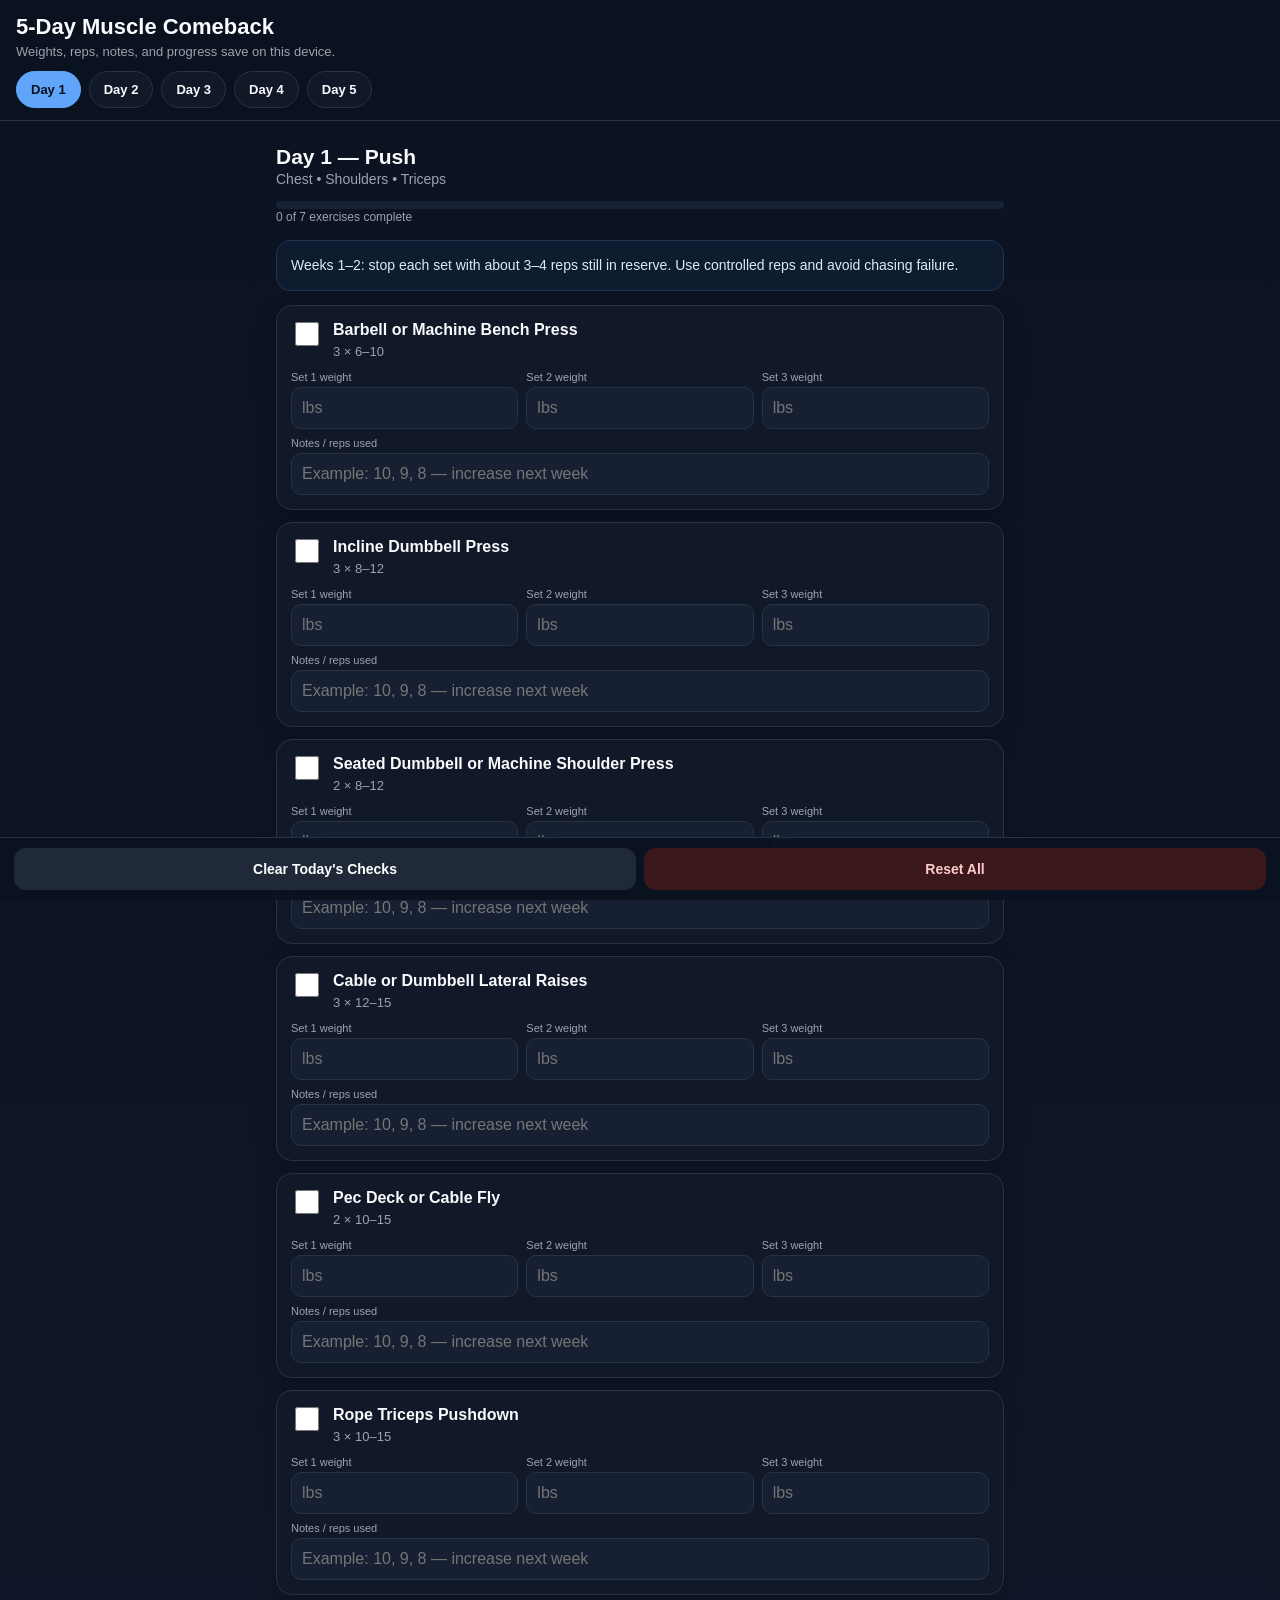
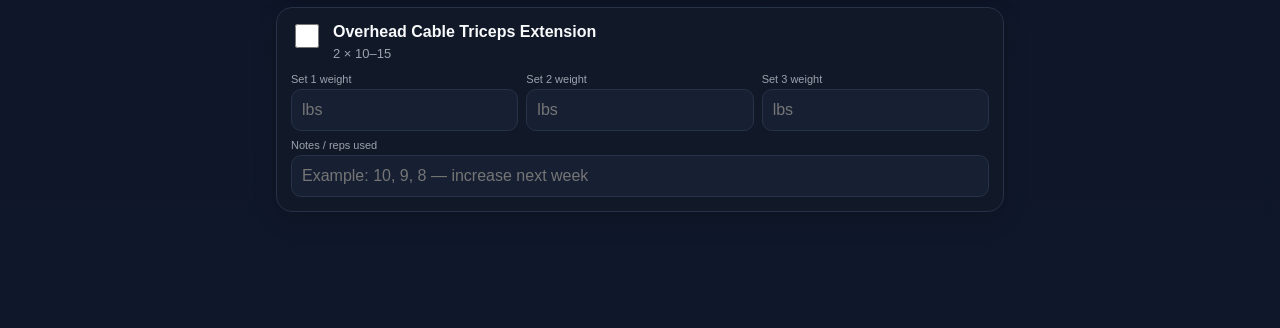
==== index.html @ f7303075 "Add files via upload" ====
<!DOCTYPE html>
<html lang="en">
<head>
<meta charset="UTF-8">
<meta name="viewport" content="width=device-width, initial-scale=1, viewport-fit=cover, user-scalable=no">
<meta name="theme-color" content="#0b1220">
<meta name="apple-mobile-web-app-capable" content="yes">
<meta name="apple-mobile-web-app-status-bar-style" content="black-translucent">
<meta name="apple-mobile-web-app-title" content="Muscle Comeback">
<link rel="manifest" href="manifest.json">
<link rel="apple-touch-icon" href="icon-180.png">
<title>5-Day Muscle Comeback</title>
<style>
:root{
  --bg:#0b1220;--card:#111827;--card2:#172033;--text:#f8fafc;
  --muted:#9ca3af;--accent:#60a5fa;--accent2:#22c55e;--border:#263247;
}
*{box-sizing:border-box;-webkit-tap-highlight-color:transparent}
html,body{margin:0;min-height:100%;background:var(--bg);color:var(--text)}
body{
  font-family:-apple-system,BlinkMacSystemFont,"Segoe UI",Roboto,Arial,sans-serif;
  background:linear-gradient(180deg,#0b1220,#0f172a);
  padding-bottom:calc(88px + env(safe-area-inset-bottom));
}
header{
  position:sticky;top:0;z-index:10;background:rgba(11,18,32,.96);
  backdrop-filter:blur(14px);-webkit-backdrop-filter:blur(14px);
  padding:calc(14px + env(safe-area-inset-top)) 16px 10px;
  border-bottom:1px solid var(--border);
}
h1{font-size:22px;margin:0 0 4px}
.subtitle{color:var(--muted);font-size:13px}
.tabs{display:flex;gap:8px;overflow-x:auto;padding:12px 0 2px;scrollbar-width:none}
.tabs::-webkit-scrollbar{display:none}
.tab{
  flex:0 0 auto;border:1px solid var(--border);background:var(--card);color:var(--text);
  padding:10px 14px;border-radius:999px;font-weight:700;font-size:13px
}
.tab.active{background:var(--accent);color:#08111f;border-color:var(--accent)}
main{padding:16px;max-width:760px;margin:0 auto}
.day{display:none}.day.active{display:block}
.day h2{font-size:21px;margin:8px 0 2px}
.focus{color:var(--muted);font-size:14px;margin-bottom:14px}
.exercise{
  background:var(--card);border:1px solid var(--border);border-radius:16px;
  padding:14px;margin:12px 0;box-shadow:0 8px 24px rgba(0,0,0,.14)
}
.row{display:grid;grid-template-columns:32px 1fr;gap:10px;align-items:start}
.done{width:24px;height:24px;margin-top:2px;accent-color:var(--accent2)}
.exercise-name{font-size:16px;font-weight:800;line-height:1.25}
.sets{font-size:13px;color:var(--muted);margin-top:4px}
.inputs{display:grid;grid-template-columns:repeat(3,1fr);gap:8px;margin-top:12px}
label{font-size:11px;color:var(--muted);display:block;margin-bottom:4px}
input[type="number"],input[type="text"]{
  width:100%;background:var(--card2);color:var(--text);border:1px solid var(--border);
  border-radius:10px;padding:11px 10px;font-size:16px;outline:none
}
input:focus{border-color:var(--accent)}
.notes{margin-top:8px}
.tipbox{
  background:#0f1b2e;border:1px solid #24334d;border-radius:14px;
  padding:14px;margin:14px 0;color:#dbeafe;font-size:14px;line-height:1.45
}
.progress{height:8px;background:#182235;border-radius:999px;overflow:hidden;margin-top:10px}
.progress>div{height:100%;background:var(--accent2);width:0}
.footerbar{
  position:fixed;left:0;right:0;bottom:0;padding:10px 14px calc(10px + env(safe-area-inset-bottom));
  background:rgba(11,18,32,.97);border-top:1px solid var(--border);
  display:flex;gap:8px;z-index:20
}
.btn{flex:1;border:0;border-radius:12px;padding:13px 12px;font-size:14px;font-weight:800}
.btn.secondary{background:#1f2937;color:#fff}
.btn.danger{background:#3a171b;color:#fecaca}
.small{font-size:12px;color:var(--muted);line-height:1.45}
.install-note{
  display:none;margin:12px 0;padding:12px;border-radius:12px;background:#162133;
  border:1px solid var(--border);font-size:13px;color:#dbeafe
}
@media(max-width:420px){
  .inputs{grid-template-columns:1fr 1fr}
  .inputs .full{grid-column:1/-1}
}
</style>
</head>
<body>
<header>
  <h1>5-Day Muscle Comeback</h1>
  <div class="subtitle">Weights, reps, notes, and progress save on this device.</div>
  <div class="tabs" id="tabs"></div>
</header>

<main id="app"></main>

<div class="footerbar">
  <button class="btn secondary" onclick="clearChecks()">Clear Today's Checks</button>
  <button class="btn danger" onclick="resetAll()">Reset All</button>
</div>

<script>
const workouts = [
  {title:"Day 1 — Push",focus:"Chest • Shoulders • Triceps",
   tip:"Weeks 1–2: stop each set with about 3–4 reps still in reserve. Use controlled reps and avoid chasing failure.",
   exercises:[
    ["Barbell or Machine Bench Press","3 × 6–10"],["Incline Dumbbell Press","3 × 8–12"],
    ["Seated Dumbbell or Machine Shoulder Press","2 × 8–12"],["Cable or Dumbbell Lateral Raises","3 × 12–15"],
    ["Pec Deck or Cable Fly","2 × 10–15"],["Rope Triceps Pushdown","3 × 10–15"],
    ["Overhead Cable Triceps Extension","2 × 10–15"]]},
  {title:"Day 2 — Pull",focus:"Back • Rear Delts • Biceps",
   tip:"Favor chest-supported rows while rebuilding conditioning so your back gets trained hard without unnecessarily exhausting your lower back.",
   exercises:[
    ["Lat Pulldown","3 × 8–12"],["Chest-Supported Row","3 × 8–12"],["Seated Cable Row","2 × 10–12"],
    ["Face Pull or Reverse Pec Deck","3 × 12–15"],["Dumbbell Curl","3 × 8–12"],
    ["Hammer Curl","2 × 10–15"],["Optional: Back Extension","2 × 10–15"]]},
  {title:"Day 3 — Legs + Core",focus:"Quads • Hamstrings • Glutes • Calves • Core",
   tip:"Leg press or hack squat is a good re-entry choice before returning to heavy barbell squats.",
   exercises:[
    ["Leg Press or Hack Squat","3 × 8–12"],["Romanian Deadlift","3 × 8–10"],["Leg Extension","2 × 10–15"],
    ["Seated or Lying Leg Curl","3 × 10–15"],["Walking Lunges","2 × 8–10 each leg"],
    ["Standing or Seated Calf Raise","3 × 10–15"],["Cable Crunch","3 × 10–15"],["Plank","2 × 30–60 sec"]]},
  {title:"Day 4 — Upper",focus:"Chest • Back • Shoulders • Arms",
   tip:"This is your second upper-body stimulus of the week. Keep technique clean and don't turn it into a max-effort session.",
   exercises:[
    ["Incline Machine or Barbell Press","3 × 8–12"],["Neutral-Grip Lat Pulldown","3 × 8–12"],
    ["Machine or Cable Row","3 × 8–12"],["Machine Chest Press","2 × 10–12"],["Lateral Raise","3 × 12–15"],
    ["Rear-Delt Fly","2 × 12–15"],["Cable Curl","2 × 10–15"],["Triceps Pushdown","2 × 10–15"]]},
  {title:"Day 5 — Lower + Finish",focus:"Legs • Glutes • Core • Grip • Traps",
   tip:"Farmer's carries finish the week with grip, traps, shoulders, core, upper back and legs working together.",
   exercises:[
    ["Goblet, Hack, or Smith Squat","3 × 8–12"],["Hip Thrust or Glute Bridge","3 × 8–12"],
    ["Leg Curl","3 × 10–15"],["Bulgarian Split Squat","2 × 8–10 each leg"],["Calf Raise","3 × 12–15"],
    ["Cable Crunch or Hanging Knee Raise","3 × 10–15"],["Farmer's Carry","3 × 30–45 sec"]]}
];

let activeDay = Number(localStorage.getItem("activeDay") || 0);
function key(day,ex,field){return `workout_d${day}_e${ex}_${field}`}

function build(){
  const tabs=document.getElementById("tabs"),app=document.getElementById("app");
  tabs.innerHTML="";app.innerHTML="";
  workouts.forEach((day,di)=>{
    const tab=document.createElement("button");
    tab.className="tab"+(di===activeDay?" active":"");
    tab.textContent=`Day ${di+1}`;tab.onclick=()=>showDay(di);tabs.appendChild(tab);

    const section=document.createElement("section");
    section.className="day"+(di===activeDay?" active":"");section.id=`day-${di}`;
    const doneCount=day.exercises.filter((_,ei)=>localStorage.getItem(key(di,ei,"done"))==="1").length;
    const pct=Math.round(doneCount/day.exercises.length*100);
    section.innerHTML=`
      <h2>${day.title}</h2><div class="focus">${day.focus}</div>
      <div class="progress"><div id="progress-${di}" style="width:${pct}%"></div></div>
      <div class="small" id="progressText-${di}">${doneCount} of ${day.exercises.length} exercises complete</div>
      <div class="tipbox">${day.tip}</div>`;

    day.exercises.forEach((ex,ei)=>{
      const [name,sets]=ex, card=document.createElement("div");
      card.className="exercise";
      const checked=localStorage.getItem(key(di,ei,"done"))==="1";
      const vals=["w1","w2","w3"].map(f=>localStorage.getItem(key(di,ei,f))||"");
      const notes=localStorage.getItem(key(di,ei,"notes"))||"";
      card.innerHTML=`
        <div class="row">
          <input class="done" type="checkbox" ${checked?"checked":""} onchange="saveDone(${di},${ei},this.checked)">
          <div><div class="exercise-name">${name}</div><div class="sets">${sets}</div></div>
        </div>
        <div class="inputs">
          <div><label>Set 1 weight</label><input inputmode="decimal" type="number" step="any" value="${vals[0]}" oninput="saveField(${di},${ei},'w1',this.value)" placeholder="lbs"></div>
          <div><label>Set 2 weight</label><input inputmode="decimal" type="number" step="any" value="${vals[1]}" oninput="saveField(${di},${ei},'w2',this.value)" placeholder="lbs"></div>
          <div><label>Set 3 weight</label><input inputmode="decimal" type="number" step="any" value="${vals[2]}" oninput="saveField(${di},${ei},'w3',this.value)" placeholder="lbs"></div>
        </div>
        <div class="notes"><label>Notes / reps used</label>
          <input type="text" value="${notes.replace(/"/g,'&quot;')}" oninput="saveField(${di},${ei},'notes',this.value)" placeholder="Example: 10, 9, 8 — increase next week">
        </div>`;
      section.appendChild(card);
    });
    app.appendChild(section);
  });
}
function showDay(di){activeDay=di;localStorage.setItem("activeDay",String(di));build();window.scrollTo({top:0,behavior:"smooth"})}
function saveField(di,ei,field,value){localStorage.setItem(key(di,ei,field),value)}
function saveDone(di,ei,checked){localStorage.setItem(key(di,ei,"done"),checked?"1":"0");updateProgress(di)}
function updateProgress(di){
  const total=workouts[di].exercises.length;
  let done=0;workouts[di].exercises.forEach((_,ei)=>{if(localStorage.getItem(key(di,ei,"done"))==="1")done++});
  document.getElementById(`progress-${di}`).style.width=`${Math.round(done/total*100)}%`;
  document.getElementById(`progressText-${di}`).textContent=`${done} of ${total} exercises complete`;
}
function clearChecks(){
  workouts[activeDay].exercises.forEach((_,ei)=>localStorage.removeItem(key(activeDay,ei,"done")));build()
}
function resetAll(){
  if(confirm("Reset all saved weights, notes, and completion checks?")){
    const keep=localStorage.getItem("activeDay");
    Object.keys(localStorage).filter(k=>k.startsWith("workout_")).forEach(k=>localStorage.removeItem(k));
    if(keep!==null)localStorage.setItem("activeDay",keep);build()
  }
}
if("serviceWorker" in navigator){
  window.addEventListener("load",()=>navigator.serviceWorker.register("./service-worker.js").catch(()=>{}));
}
build();
</script>
</body>
</html>
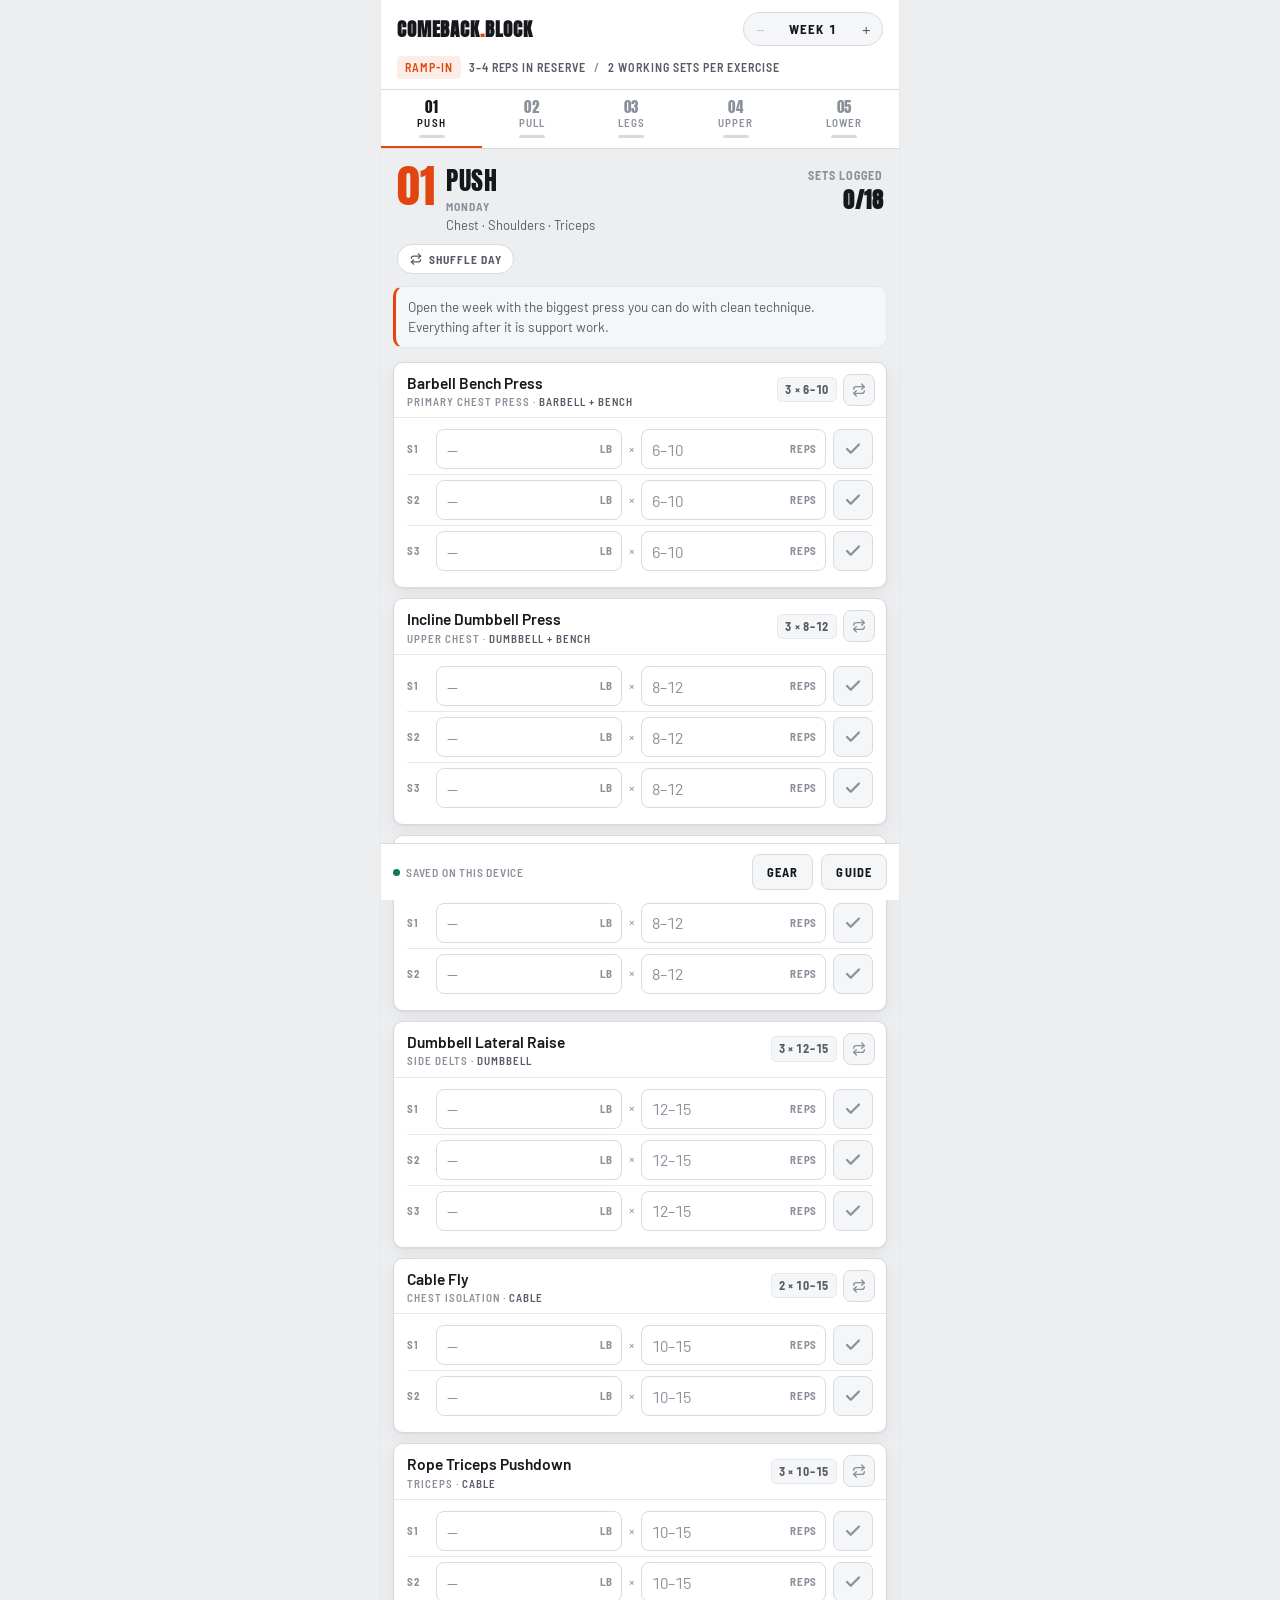
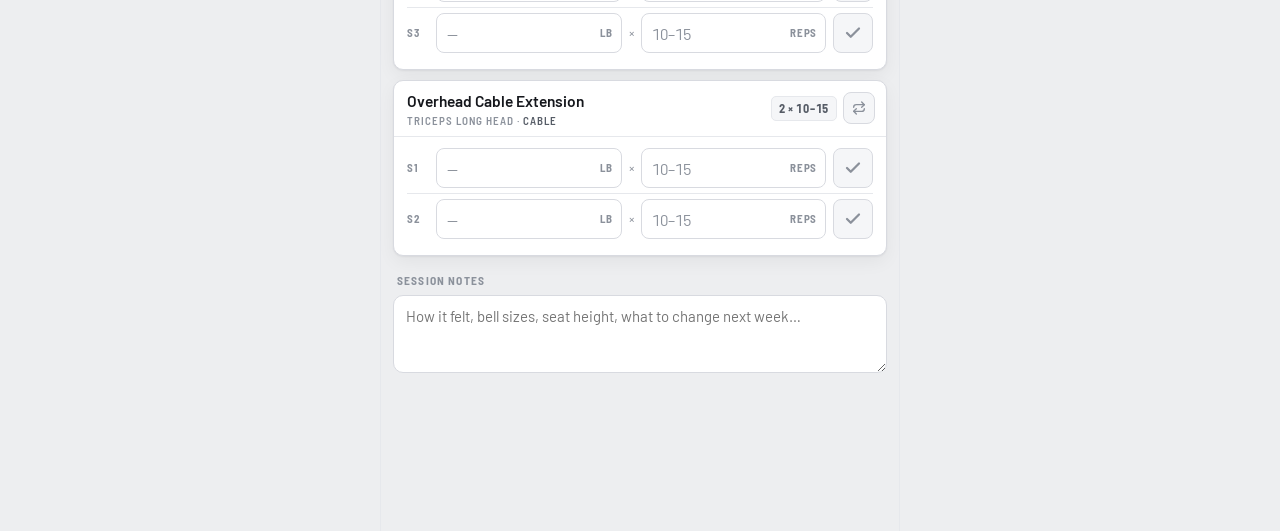
==== commit cd1561f4: "Add files via upload" ====
--- a/index.html
+++ b/index.html
@@ -1,204 +1,145 @@
-<!DOCTYPE html>
+<!doctype html>
 <html lang="en">
 <head>
-<meta charset="UTF-8">
-<meta name="viewport" content="width=device-width, initial-scale=1, viewport-fit=cover, user-scalable=no">
-<meta name="theme-color" content="#0b1220">
+<meta charset="utf-8">
+<meta name="viewport" content="width=device-width, initial-scale=1, viewport-fit=cover">
+<title>Comeback Block</title>
+<meta name="description" content="A five-day comeback training log: weight and rep fields for every set, exercises filtered to the equipment you actually have.">
 <meta name="apple-mobile-web-app-capable" content="yes">
 <meta name="apple-mobile-web-app-status-bar-style" content="black-translucent">
-<meta name="apple-mobile-web-app-title" content="Muscle Comeback">
-<link rel="manifest" href="manifest.json">
-<link rel="apple-touch-icon" href="icon-180.png">
-<title>5-Day Muscle Comeback</title>
-<style>
-:root{
-  --bg:#0b1220;--card:#111827;--card2:#172033;--text:#f8fafc;
-  --muted:#9ca3af;--accent:#60a5fa;--accent2:#22c55e;--border:#263247;
-}
-*{box-sizing:border-box;-webkit-tap-highlight-color:transparent}
-html,body{margin:0;min-height:100%;background:var(--bg);color:var(--text)}
-body{
-  font-family:-apple-system,BlinkMacSystemFont,"Segoe UI",Roboto,Arial,sans-serif;
-  background:linear-gradient(180deg,#0b1220,#0f172a);
-  padding-bottom:calc(88px + env(safe-area-inset-bottom));
-}
-header{
-  position:sticky;top:0;z-index:10;background:rgba(11,18,32,.96);
-  backdrop-filter:blur(14px);-webkit-backdrop-filter:blur(14px);
-  padding:calc(14px + env(safe-area-inset-top)) 16px 10px;
-  border-bottom:1px solid var(--border);
-}
-h1{font-size:22px;margin:0 0 4px}
-.subtitle{color:var(--muted);font-size:13px}
-.tabs{display:flex;gap:8px;overflow-x:auto;padding:12px 0 2px;scrollbar-width:none}
-.tabs::-webkit-scrollbar{display:none}
-.tab{
-  flex:0 0 auto;border:1px solid var(--border);background:var(--card);color:var(--text);
-  padding:10px 14px;border-radius:999px;font-weight:700;font-size:13px
-}
-.tab.active{background:var(--accent);color:#08111f;border-color:var(--accent)}
-main{padding:16px;max-width:760px;margin:0 auto}
-.day{display:none}.day.active{display:block}
-.day h2{font-size:21px;margin:8px 0 2px}
-.focus{color:var(--muted);font-size:14px;margin-bottom:14px}
-.exercise{
-  background:var(--card);border:1px solid var(--border);border-radius:16px;
-  padding:14px;margin:12px 0;box-shadow:0 8px 24px rgba(0,0,0,.14)
-}
-.row{display:grid;grid-template-columns:32px 1fr;gap:10px;align-items:start}
-.done{width:24px;height:24px;margin-top:2px;accent-color:var(--accent2)}
-.exercise-name{font-size:16px;font-weight:800;line-height:1.25}
-.sets{font-size:13px;color:var(--muted);margin-top:4px}
-.inputs{display:grid;grid-template-columns:repeat(3,1fr);gap:8px;margin-top:12px}
-label{font-size:11px;color:var(--muted);display:block;margin-bottom:4px}
-input[type="number"],input[type="text"]{
-  width:100%;background:var(--card2);color:var(--text);border:1px solid var(--border);
-  border-radius:10px;padding:11px 10px;font-size:16px;outline:none
-}
-input:focus{border-color:var(--accent)}
-.notes{margin-top:8px}
-.tipbox{
-  background:#0f1b2e;border:1px solid #24334d;border-radius:14px;
-  padding:14px;margin:14px 0;color:#dbeafe;font-size:14px;line-height:1.45
-}
-.progress{height:8px;background:#182235;border-radius:999px;overflow:hidden;margin-top:10px}
-.progress>div{height:100%;background:var(--accent2);width:0}
-.footerbar{
-  position:fixed;left:0;right:0;bottom:0;padding:10px 14px calc(10px + env(safe-area-inset-bottom));
-  background:rgba(11,18,32,.97);border-top:1px solid var(--border);
-  display:flex;gap:8px;z-index:20
-}
-.btn{flex:1;border:0;border-radius:12px;padding:13px 12px;font-size:14px;font-weight:800}
-.btn.secondary{background:#1f2937;color:#fff}
-.btn.danger{background:#3a171b;color:#fecaca}
-.small{font-size:12px;color:var(--muted);line-height:1.45}
-.install-note{
-  display:none;margin:12px 0;padding:12px;border-radius:12px;background:#162133;
-  border:1px solid var(--border);font-size:13px;color:#dbeafe
-}
-@media(max-width:420px){
-  .inputs{grid-template-columns:1fr 1fr}
-  .inputs .full{grid-column:1/-1}
-}
-</style>
+<meta name="apple-mobile-web-app-title" content="Comeback Block">
+<meta name="mobile-web-app-capable" content="yes">
+<meta name="theme-color" content="#E2450F" media="(prefers-color-scheme: light)">
+<meta name="theme-color" content="#0D0F13" media="(prefers-color-scheme: dark)">
+<link rel="manifest" href="manifest.webmanifest">
+<link rel="icon" href="assets/icon.svg" type="image/svg+xml">
+<link rel="apple-touch-icon" href="assets/icon-192.png">
+<link rel="preconnect" href="https://fonts.googleapis.com">
+<link rel="preconnect" href="https://fonts.gstatic.com" crossorigin>
+<link rel="stylesheet" href="https://fonts.googleapis.com/css2?family=Anton&family=Barlow:ital,wght@0,400;0,500;0,600;0,700;1,400&family=Barlow+Semi+Condensed:wght@500;600;700&display=swap">
+<link rel="stylesheet" href="assets/app.css">
 </head>
 <body>
-<header>
-  <h1>5-Day Muscle Comeback</h1>
-  <div class="subtitle">Weights, reps, notes, and progress save on this device.</div>
-  <div class="tabs" id="tabs"></div>
-</header>
 
-<main id="app"></main>
+<div class="shell">
+  <header class="topbar" id="topbar">
+    <div class="topbar-row">
+      <h1 class="wordmark">Comeback<span>.</span>Block</h1>
+      <div class="weekpick">
+        <button id="wprev" type="button" aria-label="Previous week">&minus;</button>
+        <span class="weeklabel" id="wlabel">Week 1</span>
+        <button id="wnext" type="button" aria-label="Next week">+</button>
+      </div>
+    </div>
+    <div class="phase" id="phase"></div>
+  </header>
 
-<div class="footerbar">
-  <button class="btn secondary" onclick="clearChecks()">Clear Today's Checks</button>
-  <button class="btn danger" onclick="resetAll()">Reset All</button>
+  <nav class="tabs" id="tabs" role="tablist" aria-label="Training day"></nav>
+
+  <main id="main"></main>
+
+  <div class="dock">
+    <span class="sync"><span class="dot" id="syncdot"></span><span id="syncmsg">Saved on this device</span></span>
+    <button class="btn" id="gearbtn" type="button">Gear</button>
+    <button class="btn" id="guidebtn" type="button">Guide</button>
+  </div>
 </div>
 
+<div class="scrim hidden" id="gearscrim">
+  <section class="sheet" role="dialog" aria-modal="true" aria-labelledby="geartitle">
+    <div class="sheethead">
+      <h3 id="geartitle">Your gym</h3>
+      <button class="btn" data-close="gearscrim" type="button">Close</button>
+    </div>
+    <p>Switch off anything your gym doesn't have. Every exercise that needs it disappears and gets replaced with one that trains the same muscle using what you do have.</p>
+    <div id="eqlist"></div>
+    <h4>Variety</h4>
+    <div id="varylist"></div>
+    <p id="poolcount" class="count"></p>
+  </section>
+</div>
+
+<div class="scrim hidden" id="scrim">
+  <section class="sheet" role="dialog" aria-modal="true" aria-labelledby="sheettitle">
+    <div class="sheethead">
+      <h3 id="sheettitle">How to run this block</h3>
+      <button class="btn" data-close="scrim" type="button">Close</button>
+    </div>
+
+    <h4>The week</h4>
+    <table class="tbl">
+      <thead><tr><th>Day</th><th>Session</th></tr></thead>
+      <tbody>
+        <tr><td>Monday</td><td>Push</td></tr>
+        <tr><td>Tuesday</td><td>Pull</td></tr>
+        <tr><td>Wednesday</td><td>Legs + Core</td></tr>
+        <tr><td>Thursday</td><td>Rest</td></tr>
+        <tr><td>Friday</td><td>Upper</td></tr>
+        <tr><td>Saturday</td><td>Lower + Finish</td></tr>
+        <tr><td>Sunday</td><td>Rest</td></tr>
+      </tbody>
+    </table>
+    <p>Five sessions, but recovery is built into the middle and the end of the week. Each muscle group gets trained roughly twice.</p>
+
+    <h4>Swapping exercises</h4>
+    <p>Every card is a <b>slot</b> &mdash; a job that needs doing, like "primary chest press" or "hamstring curl" &mdash; not a fixed exercise. The swap arrows on each card pull a different movement that does the same job with the equipment you have. <b>Shuffle day</b> re-rolls the whole session.</p>
+    <p>Swapping a card that already has numbers in it clears that card for the week, since those numbers belonged to a different lift. Tap the arrows twice to confirm.</p>
+    <p>Turn on <b>Auto-vary</b> under Gear and each new week rolls a fresh selection on its own. Leave it off and your picks carry forward unchanged, which makes progression easier to read.</p>
+
+    <h4>Reps in reserve</h4>
+    <table class="tbl">
+      <thead><tr><th>Weeks</th><th>Leave in the tank</th><th>Working sets</th></tr></thead>
+      <tbody>
+        <tr><td>1&ndash;2</td><td>3&ndash;4 reps</td><td>2 per exercise</td></tr>
+        <tr><td>3&ndash;4</td><td>2&ndash;3 reps</td><td>As listed</td></tr>
+        <tr><td>5+</td><td>1&ndash;2 reps</td><td>As listed</td></tr>
+      </tbody>
+    </table>
+    <p>You do not need to train to failure to rebuild muscle. Strength comes back fast because of muscle memory &mdash; tendons and connective tissue do not. Don't let a quick jump in strength talk you into loading the bar every week.</p>
+
+    <h4>Double progression</h4>
+    <p>Stay at one weight until every set hits the top of the rep range, then add weight and start at the bottom again.</p>
+    <ul>
+      <li>Week 1 &mdash; 135 &times; 8, 8, 7</li>
+      <li>Week 2 &mdash; 135 &times; 9, 9, 8</li>
+      <li>Week 3 &mdash; 135 &times; 10, 10, 10 &rarr; move up</li>
+      <li>Week 4 &mdash; 145 &times; 7, 7, 6</li>
+    </ul>
+    <p>Each set row shows what you logged the week before &mdash; and names the lift, so a swapped exercise never reads as a strength drop.</p>
+
+    <h4>Rest between sets</h4>
+    <ul>
+      <li><b>2&ndash;3 min</b> &mdash; presses, rows, squats, RDLs, leg press.</li>
+      <li><b>60&ndash;90 sec</b> &mdash; curls, extensions, lateral raises, calves.</li>
+    </ul>
+    <p>Don't cut rest short to make the session feel harder. This is resistance training, not cardio.</p>
+
+    <h4>Kettlebell notes</h4>
+    <p>Kettlebells log the same way as anything else &mdash; enter the bell weight. For <b>double</b> kettlebell work, log the weight of one bell and stay consistent week to week. Swings are the one exercise here that lives in the 12&ndash;20 rep range on purpose: it's a hinge you drive with your hips, not a squat, and not a shoulder raise.</p>
+
+    <h4>Session length</h4>
+    <p>Keep the first month to <b>50&ndash;70 minutes</b>. Leave feeling like you trained hard enough to grow &mdash; and could have done a little more.</p>
+
+    <h4>This log</h4>
+    <p>Every number saves as you type. Weeks are kept separately, so scroll back with the week selector any time.</p>
+    <p>Everything lives in this browser's storage &mdash; nothing leaves your device and there is no account. That also means a new phone starts empty, so export a backup before you switch devices or clear browsing data.</p>
+    <p style="display:flex; gap:8px; flex-wrap:wrap">
+      <button class="btn" id="exportbtn" type="button">Export backup</button>
+      <button class="btn" id="importbtn" type="button">Import backup</button>
+      <button class="btn danger" id="clearbtn" type="button">Clear this week</button>
+    </p>
+    <p id="importstatus" class="count"></p>
+    <input type="file" id="importfile" accept="application/json,.json" class="hidden">
+  </section>
+</div>
+
+<script src="assets/app.js"></script>
 <script>
-const workouts = [
-  {title:"Day 1 — Push",focus:"Chest • Shoulders • Triceps",
-   tip:"Weeks 1–2: stop each set with about 3–4 reps still in reserve. Use controlled reps and avoid chasing failure.",
-   exercises:[
-    ["Barbell or Machine Bench Press","3 × 6–10"],["Incline Dumbbell Press","3 × 8–12"],
-    ["Seated Dumbbell or Machine Shoulder Press","2 × 8–12"],["Cable or Dumbbell Lateral Raises","3 × 12–15"],
-    ["Pec Deck or Cable Fly","2 × 10–15"],["Rope Triceps Pushdown","3 × 10–15"],
-    ["Overhead Cable Triceps Extension","2 × 10–15"]]},
-  {title:"Day 2 — Pull",focus:"Back • Rear Delts • Biceps",
-   tip:"Favor chest-supported rows while rebuilding conditioning so your back gets trained hard without unnecessarily exhausting your lower back.",
-   exercises:[
-    ["Lat Pulldown","3 × 8–12"],["Chest-Supported Row","3 × 8–12"],["Seated Cable Row","2 × 10–12"],
-    ["Face Pull or Reverse Pec Deck","3 × 12–15"],["Dumbbell Curl","3 × 8–12"],
-    ["Hammer Curl","2 × 10–15"],["Optional: Back Extension","2 × 10–15"]]},
-  {title:"Day 3 — Legs + Core",focus:"Quads • Hamstrings • Glutes • Calves • Core",
-   tip:"Leg press or hack squat is a good re-entry choice before returning to heavy barbell squats.",
-   exercises:[
-    ["Leg Press or Hack Squat","3 × 8–12"],["Romanian Deadlift","3 × 8–10"],["Leg Extension","2 × 10–15"],
-    ["Seated or Lying Leg Curl","3 × 10–15"],["Walking Lunges","2 × 8–10 each leg"],
-    ["Standing or Seated Calf Raise","3 × 10–15"],["Cable Crunch","3 × 10–15"],["Plank","2 × 30–60 sec"]]},
-  {title:"Day 4 — Upper",focus:"Chest • Back • Shoulders • Arms",
-   tip:"This is your second upper-body stimulus of the week. Keep technique clean and don't turn it into a max-effort session.",
-   exercises:[
-    ["Incline Machine or Barbell Press","3 × 8–12"],["Neutral-Grip Lat Pulldown","3 × 8–12"],
-    ["Machine or Cable Row","3 × 8–12"],["Machine Chest Press","2 × 10–12"],["Lateral Raise","3 × 12–15"],
-    ["Rear-Delt Fly","2 × 12–15"],["Cable Curl","2 × 10–15"],["Triceps Pushdown","2 × 10–15"]]},
-  {title:"Day 5 — Lower + Finish",focus:"Legs • Glutes • Core • Grip • Traps",
-   tip:"Farmer's carries finish the week with grip, traps, shoulders, core, upper back and legs working together.",
-   exercises:[
-    ["Goblet, Hack, or Smith Squat","3 × 8–12"],["Hip Thrust or Glute Bridge","3 × 8–12"],
-    ["Leg Curl","3 × 10–15"],["Bulgarian Split Squat","2 × 8–10 each leg"],["Calf Raise","3 × 12–15"],
-    ["Cable Crunch or Hanging Knee Raise","3 × 10–15"],["Farmer's Carry","3 × 30–45 sec"]]}
-];
-
-let activeDay = Number(localStorage.getItem("activeDay") || 0);
-function key(day,ex,field){return `workout_d${day}_e${ex}_${field}`}
-
-function build(){
-  const tabs=document.getElementById("tabs"),app=document.getElementById("app");
-  tabs.innerHTML="";app.innerHTML="";
-  workouts.forEach((day,di)=>{
-    const tab=document.createElement("button");
-    tab.className="tab"+(di===activeDay?" active":"");
-    tab.textContent=`Day ${di+1}`;tab.onclick=()=>showDay(di);tabs.appendChild(tab);
-
-    const section=document.createElement("section");
-    section.className="day"+(di===activeDay?" active":"");section.id=`day-${di}`;
-    const doneCount=day.exercises.filter((_,ei)=>localStorage.getItem(key(di,ei,"done"))==="1").length;
-    const pct=Math.round(doneCount/day.exercises.length*100);
-    section.innerHTML=`
-      <h2>${day.title}</h2><div class="focus">${day.focus}</div>
-      <div class="progress"><div id="progress-${di}" style="width:${pct}%"></div></div>
-      <div class="small" id="progressText-${di}">${doneCount} of ${day.exercises.length} exercises complete</div>
-      <div class="tipbox">${day.tip}</div>`;
-
-    day.exercises.forEach((ex,ei)=>{
-      const [name,sets]=ex, card=document.createElement("div");
-      card.className="exercise";
-      const checked=localStorage.getItem(key(di,ei,"done"))==="1";
-      const vals=["w1","w2","w3"].map(f=>localStorage.getItem(key(di,ei,f))||"");
-      const notes=localStorage.getItem(key(di,ei,"notes"))||"";
-      card.innerHTML=`
-        <div class="row">
-          <input class="done" type="checkbox" ${checked?"checked":""} onchange="saveDone(${di},${ei},this.checked)">
-          <div><div class="exercise-name">${name}</div><div class="sets">${sets}</div></div>
-        </div>
-        <div class="inputs">
-          <div><label>Set 1 weight</label><input inputmode="decimal" type="number" step="any" value="${vals[0]}" oninput="saveField(${di},${ei},'w1',this.value)" placeholder="lbs"></div>
-          <div><label>Set 2 weight</label><input inputmode="decimal" type="number" step="any" value="${vals[1]}" oninput="saveField(${di},${ei},'w2',this.value)" placeholder="lbs"></div>
-          <div><label>Set 3 weight</label><input inputmode="decimal" type="number" step="any" value="${vals[2]}" oninput="saveField(${di},${ei},'w3',this.value)" placeholder="lbs"></div>
-        </div>
-        <div class="notes"><label>Notes / reps used</label>
-          <input type="text" value="${notes.replace(/"/g,'&quot;')}" oninput="saveField(${di},${ei},'notes',this.value)" placeholder="Example: 10, 9, 8 — increase next week">
-        </div>`;
-      section.appendChild(card);
-    });
-    app.appendChild(section);
+if("serviceWorker" in navigator){
+  window.addEventListener("load", function(){
+    navigator.serviceWorker.register("sw.js").catch(function(){});
   });
 }
-function showDay(di){activeDay=di;localStorage.setItem("activeDay",String(di));build();window.scrollTo({top:0,behavior:"smooth"})}
-function saveField(di,ei,field,value){localStorage.setItem(key(di,ei,field),value)}
-function saveDone(di,ei,checked){localStorage.setItem(key(di,ei,"done"),checked?"1":"0");updateProgress(di)}
-function updateProgress(di){
-  const total=workouts[di].exercises.length;
-  let done=0;workouts[di].exercises.forEach((_,ei)=>{if(localStorage.getItem(key(di,ei,"done"))==="1")done++});
-  document.getElementById(`progress-${di}`).style.width=`${Math.round(done/total*100)}%`;
-  document.getElementById(`progressText-${di}`).textContent=`${done} of ${total} exercises complete`;
-}
-function clearChecks(){
-  workouts[activeDay].exercises.forEach((_,ei)=>localStorage.removeItem(key(activeDay,ei,"done")));build()
-}
-function resetAll(){
-  if(confirm("Reset all saved weights, notes, and completion checks?")){
-    const keep=localStorage.getItem("activeDay");
-    Object.keys(localStorage).filter(k=>k.startsWith("workout_")).forEach(k=>localStorage.removeItem(k));
-    if(keep!==null)localStorage.setItem("activeDay",keep);build()
-  }
-}
-if("serviceWorker" in navigator){
-  window.addEventListener("load",()=>navigator.serviceWorker.register("./service-worker.js").catch(()=>{}));
-}
-build();
 </script>
 </body>
-</html>+</html>
--- a/assets/app.css
+++ b/assets/app.css
@@ -0,0 +1,356 @@
+:root{
+  --ground:#EDEEF0;
+  --surface:#FFFFFF;
+  --surface-2:#F5F6F8;
+  --field:#FFFFFF;
+  --line:#D8DAE0;
+  --line-soft:#E6E8EC;
+  --ink:#15171C;
+  --ink-2:#565C66;
+  --ink-3:#8B919B;
+  --accent:#E2450F;
+  --accent-soft:#FDEDE7;
+  --accent-ink:#FFFFFF;
+  --good:#16755A;
+  --good-soft:#E4F2ED;
+  --shadow:0 1px 2px rgba(16,20,28,.06), 0 6px 18px rgba(16,20,28,.05);
+  --radius:10px;
+}
+@media (prefers-color-scheme: dark){
+  :root:not([data-theme="light"]){
+    --ground:#0D0F13;
+    --surface:#16191F;
+    --surface-2:#1C2028;
+    --field:#11141A;
+    --line:#2A2F38;
+    --line-soft:#232830;
+    --ink:#ECEEF2;
+    --ink-2:#A0A8B3;
+    --ink-3:#6C7581;
+    --accent:#FF6A38;
+    --accent-soft:#2A1710;
+    --accent-ink:#160D07;
+    --good:#4CC79C;
+    --good-soft:#12241F;
+    --shadow:0 1px 2px rgba(0,0,0,.4), 0 8px 22px rgba(0,0,0,.28);
+  }
+}
+:root[data-theme="dark"]{
+  --ground:#0D0F13;
+  --surface:#16191F;
+  --surface-2:#1C2028;
+  --field:#11141A;
+  --line:#2A2F38;
+  --line-soft:#232830;
+  --ink:#ECEEF2;
+  --ink-2:#A0A8B3;
+  --ink-3:#6C7581;
+  --accent:#FF6A38;
+  --accent-soft:#2A1710;
+  --accent-ink:#160D07;
+  --good:#4CC79C;
+  --good-soft:#12241F;
+  --shadow:0 1px 2px rgba(0,0,0,.4), 0 8px 22px rgba(0,0,0,.28);
+}
+
+*{box-sizing:border-box}
+body{
+  margin:0;
+  background:var(--ground);
+  color:var(--ink);
+  font-family:"Barlow",-apple-system,BlinkMacSystemFont,"Segoe UI",Roboto,sans-serif;
+  font-size:15px;
+  line-height:1.45;
+  -webkit-font-smoothing:antialiased;
+  -webkit-text-size-adjust:100%;
+}
+.shell{
+  max-width:520px; margin:0 auto; min-height:100vh;
+  background:var(--ground);
+  border-left:1px solid var(--line-soft); border-right:1px solid var(--line-soft);
+  display:flex; flex-direction:column;
+}
+@media (max-width:540px){ .shell{border:0} }
+
+/* ---------- header ---------- */
+.topbar{position:sticky; top:0; z-index:30; background:var(--surface); border-bottom:1px solid var(--line)}
+.topbar-row{display:flex; align-items:center; justify-content:space-between; gap:12px; padding:12px 16px 10px}
+.wordmark{
+  font-family:"Anton",Impact,"Barlow Semi Condensed",sans-serif;
+  font-size:19px; letter-spacing:.045em; text-transform:uppercase;
+  line-height:1; margin:0; color:var(--ink);
+}
+.wordmark span{color:var(--accent)}
+.weekpick{
+  display:flex; align-items:center; gap:2px;
+  background:var(--surface-2); border:1px solid var(--line);
+  border-radius:999px; padding:2px;
+}
+.weekpick button{
+  width:28px; height:28px; border:0; border-radius:999px;
+  background:transparent; color:var(--ink-2);
+  font-size:17px; line-height:1; cursor:pointer; font-family:inherit;
+}
+.weekpick button:hover{background:var(--line-soft); color:var(--ink)}
+.weekpick button:disabled{opacity:.3; cursor:default}
+.weeklabel{
+  font-family:"Barlow Semi Condensed",sans-serif;
+  font-weight:700; font-size:13px; letter-spacing:.09em; text-transform:uppercase;
+  padding:0 8px; min-width:74px; text-align:center; font-variant-numeric:tabular-nums;
+}
+.phase{
+  display:flex; align-items:center; gap:8px; flex-wrap:wrap; padding:0 16px 10px;
+  font-family:"Barlow Semi Condensed",sans-serif;
+  font-size:12px; font-weight:600; letter-spacing:.08em; text-transform:uppercase; color:var(--ink-2);
+}
+.phase .tag{background:var(--accent-soft); color:var(--accent); padding:3px 8px; border-radius:4px}
+.phase .sep{color:var(--ink-3)}
+
+/* ---------- day tabs ---------- */
+.tabs{
+  position:sticky; top:var(--tabtop,0); z-index:29;
+  display:flex; overflow-x:auto; scrollbar-width:none;
+  background:var(--surface); border-bottom:1px solid var(--line);
+}
+.tabs::-webkit-scrollbar{display:none}
+.tab{
+  flex:1 0 auto; min-width:72px; border:0; background:transparent; cursor:pointer;
+  padding:9px 10px 8px; font-family:inherit; color:var(--ink-3);
+  border-bottom:2px solid transparent; text-align:center;
+}
+.tab .tnum{display:block; font-family:"Anton",Impact,sans-serif; font-size:15px; letter-spacing:.03em; line-height:1.1}
+.tab .tname{
+  display:block; font-family:"Barlow Semi Condensed",sans-serif;
+  font-size:11px; font-weight:600; letter-spacing:.1em; text-transform:uppercase;
+}
+.tab .tbar{display:block; height:3px; margin:6px auto 0; width:26px; background:var(--line); border-radius:2px; overflow:hidden}
+.tab .tbar i{display:block; height:100%; width:0; background:var(--good); border-radius:2px}
+.tab[aria-selected="true"]{color:var(--ink); border-bottom-color:var(--accent)}
+.tab:focus-visible{outline:2px solid var(--accent); outline-offset:-3px}
+
+/* ---------- day head ---------- */
+main{flex:1; padding:0 12px 96px}
+.dayhead{padding:18px 4px 10px; display:flex; align-items:flex-start; gap:12px}
+.daynum{font-family:"Anton",Impact,sans-serif; font-size:46px; line-height:.82; color:var(--accent); letter-spacing:-.01em}
+.dayhead h2{
+  margin:0; font-family:"Anton",Impact,sans-serif; font-weight:400;
+  font-size:26px; line-height:1; letter-spacing:.02em; text-transform:uppercase; text-wrap:balance;
+}
+.daymeta{margin-top:5px; color:var(--ink-2); font-size:13px}
+.daymeta b{
+  font-family:"Barlow Semi Condensed",sans-serif; font-weight:700;
+  letter-spacing:.08em; text-transform:uppercase; font-size:11.5px;
+  color:var(--ink-3); display:block; margin-bottom:1px;
+}
+.dayprog{
+  margin-left:auto; text-align:right; white-space:nowrap;
+  font-family:"Barlow Semi Condensed",sans-serif; font-weight:700;
+  font-size:12px; letter-spacing:.08em; text-transform:uppercase; color:var(--ink-3);
+}
+.dayprog em{
+  display:block; font-style:normal; font-family:"Anton",Impact,sans-serif;
+  font-size:22px; color:var(--ink); letter-spacing:.02em; font-variant-numeric:tabular-nums;
+}
+.dayactions{display:flex; gap:8px; align-items:center; padding:0 4px 12px; flex-wrap:wrap}
+.chip{
+  border:1px solid var(--line); background:var(--surface); color:var(--ink-2);
+  font-family:"Barlow Semi Condensed",sans-serif; font-weight:700; font-size:11.5px;
+  letter-spacing:.09em; text-transform:uppercase;
+  padding:7px 11px; border-radius:999px; cursor:pointer;
+  display:inline-flex; align-items:center; gap:6px;
+}
+.chip:hover{border-color:var(--ink-3); color:var(--ink)}
+.chip svg{width:14px; height:14px}
+.chip.armed{border-color:var(--accent); color:var(--accent); background:var(--accent-soft)}
+.chip:focus-visible{outline:2px solid var(--accent); outline-offset:2px}
+
+.coach{
+  background:var(--surface-2); border:1px solid var(--line-soft); border-left:3px solid var(--accent);
+  border-radius:var(--radius); padding:10px 12px; margin:0 0 14px;
+  font-size:13.5px; color:var(--ink-2);
+}
+.coach b{color:var(--ink); font-weight:600}
+
+/* ---------- exercise card ---------- */
+.card{
+  background:var(--surface); border:1px solid var(--line);
+  border-radius:var(--radius); box-shadow:var(--shadow);
+  margin-bottom:10px; overflow:hidden;
+}
+.card.done{border-color:color-mix(in srgb, var(--good) 45%, var(--line))}
+.card.blocked{border-style:dashed; box-shadow:none; background:var(--surface-2)}
+.chead{display:flex; align-items:flex-start; gap:8px; padding:11px 11px 9px 13px; border-bottom:1px solid var(--line-soft)}
+.cname{font-weight:600; font-size:15.5px; line-height:1.2; flex:1; text-wrap:balance; min-width:0}
+.cmeta{
+  font-family:"Barlow Semi Condensed",sans-serif; font-size:11px; font-weight:600;
+  letter-spacing:.09em; text-transform:uppercase; color:var(--ink-3);
+  display:block; margin-top:3px;
+}
+.cmeta .eq{color:var(--ink-2)}
+.cright{display:flex; align-items:center; gap:6px; flex:none}
+.ctarget{
+  font-family:"Barlow Semi Condensed",sans-serif; font-weight:700; font-size:12px;
+  letter-spacing:.06em; text-transform:uppercase; color:var(--ink-2);
+  background:var(--surface-2); border:1px solid var(--line-soft);
+  padding:3px 7px; border-radius:5px; white-space:nowrap; font-variant-numeric:tabular-nums;
+}
+.swap{
+  width:32px; height:32px; flex:none; border-radius:8px;
+  border:1px solid var(--line); background:var(--surface-2); color:var(--ink-3);
+  cursor:pointer; display:flex; align-items:center; justify-content:center;
+}
+.swap svg{width:16px; height:16px}
+.swap:hover{color:var(--accent); border-color:var(--accent)}
+.swap.armed{background:var(--accent); border-color:var(--accent); color:var(--accent-ink)}
+.swap:disabled{opacity:.35; cursor:default}
+.swap:focus-visible{outline:2px solid var(--accent); outline-offset:2px}
+
+.sets{padding:6px 13px 11px}
+.setrow{display:flex; align-items:center; gap:7px; padding:5px 0}
+.setrow + .setrow{border-top:1px solid var(--line-soft)}
+.sidx{
+  font-family:"Barlow Semi Condensed",sans-serif; font-weight:700;
+  font-size:11px; letter-spacing:.08em; color:var(--ink-3);
+  width:22px; flex:none; text-transform:uppercase;
+}
+.field{position:relative; flex:1 1 0; min-width:0}
+.field input{
+  width:100%; height:40px; padding:0 30px 0 10px;
+  background:var(--field); color:var(--ink);
+  border:1px solid var(--line); border-radius:8px;
+  font-family:"Barlow",sans-serif; font-size:16px; font-weight:600;
+  font-variant-numeric:tabular-nums; -moz-appearance:textfield;
+}
+.field input::-webkit-outer-spin-button,
+.field input::-webkit-inner-spin-button{-webkit-appearance:none; margin:0}
+.field input::placeholder{color:var(--ink-3); font-weight:400}
+.field input:focus{outline:none; border-color:var(--accent); box-shadow:0 0 0 3px var(--accent-soft)}
+.field .unit{
+  position:absolute; right:9px; top:50%; transform:translateY(-50%);
+  font-family:"Barlow Semi Condensed",sans-serif; font-size:11px; font-weight:700;
+  letter-spacing:.06em; text-transform:uppercase; color:var(--ink-3); pointer-events:none;
+}
+.bw{
+  flex:1 1 0; height:40px; display:flex; align-items:center; justify-content:center;
+  border:1px dashed var(--line); border-radius:8px; color:var(--ink-3);
+  font-family:"Barlow Semi Condensed",sans-serif; font-size:11.5px; font-weight:700;
+  letter-spacing:.09em; text-transform:uppercase;
+}
+.times{color:var(--ink-3); font-size:13px; flex:none}
+.check{
+  flex:none; width:40px; height:40px; border-radius:8px;
+  border:1px solid var(--line); background:var(--surface-2); color:var(--ink-3);
+  cursor:pointer; display:flex; align-items:center; justify-content:center;
+}
+.check svg{width:18px; height:18px; display:block}
+.check[aria-pressed="true"]{background:var(--good); border-color:var(--good); color:#fff}
+:root[data-theme="dark"] .check[aria-pressed="true"],
+:root:not([data-theme="light"]) .check[aria-pressed="true"]{color:#0D0F13}
+@media (prefers-color-scheme: light){
+  :root:not([data-theme="dark"]) .check[aria-pressed="true"]{color:#fff}
+}
+.check:focus-visible{outline:2px solid var(--accent); outline-offset:2px}
+.prev{padding:1px 0 0 29px; font-size:11.5px; color:var(--ink-3); font-variant-numeric:tabular-nums}
+.prev b{color:var(--ink-2); font-weight:600}
+.blockedmsg{padding:11px 13px; font-size:13.5px; color:var(--ink-2)}
+
+.noteswrap{margin:16px 0 0}
+.noteswrap label{
+  display:block; font-family:"Barlow Semi Condensed",sans-serif; font-weight:700;
+  font-size:11.5px; letter-spacing:.1em; text-transform:uppercase; color:var(--ink-3);
+  margin:0 0 6px 4px;
+}
+textarea{
+  width:100%; min-height:78px; resize:vertical;
+  background:var(--surface); color:var(--ink);
+  border:1px solid var(--line); border-radius:var(--radius);
+  padding:10px 12px; font-family:"Barlow",sans-serif; font-size:15px; line-height:1.45;
+}
+textarea:focus{outline:none; border-color:var(--accent); box-shadow:0 0 0 3px var(--accent-soft)}
+
+/* ---------- bottom bar ---------- */
+.dock{
+  position:sticky; bottom:0; z-index:28;
+  display:flex; gap:8px; align-items:center;
+  padding:10px 12px calc(10px + env(safe-area-inset-bottom));
+  background:var(--surface); border-top:1px solid var(--line);
+}
+.dock .sync{
+  flex:1; font-family:"Barlow Semi Condensed",sans-serif; font-size:11.5px;
+  font-weight:600; letter-spacing:.07em; text-transform:uppercase; color:var(--ink-3);
+  display:flex; align-items:center; gap:6px; min-width:0;
+}
+.dot{width:7px; height:7px; border-radius:50%; background:var(--ink-3); flex:none}
+.dot.on{background:var(--good)}
+.btn{
+  border:1px solid var(--line); background:var(--surface-2); color:var(--ink);
+  font-family:"Barlow Semi Condensed",sans-serif; font-weight:700; font-size:12.5px;
+  letter-spacing:.09em; text-transform:uppercase;
+  padding:9px 14px; border-radius:8px; cursor:pointer;
+}
+.btn:hover{border-color:var(--ink-3)}
+.btn.primary{background:var(--accent); border-color:var(--accent); color:var(--accent-ink)}
+.btn:focus-visible{outline:2px solid var(--accent); outline-offset:2px}
+
+/* ---------- sheets ---------- */
+.scrim{position:fixed; inset:0; z-index:40; background:rgba(10,12,16,.5); display:flex; align-items:flex-end; justify-content:center}
+.sheet{
+  width:100%; max-width:520px; max-height:88vh; overflow-y:auto;
+  background:var(--ground); border-top-left-radius:16px; border-top-right-radius:16px;
+  border:1px solid var(--line); border-bottom:0;
+  padding:0 16px calc(24px + env(safe-area-inset-bottom));
+  animation:rise .22s ease-out;
+}
+@keyframes rise{from{transform:translateY(14px); opacity:.6} to{transform:none; opacity:1}}
+@media (prefers-reduced-motion: reduce){ .sheet{animation:none} }
+.sheethead{
+  position:sticky; top:0; background:var(--ground);
+  display:flex; align-items:center; justify-content:space-between;
+  padding:14px 0 10px; border-bottom:1px solid var(--line-soft); margin-bottom:14px;
+}
+.sheethead h3{margin:0; font-family:"Anton",Impact,sans-serif; font-weight:400; font-size:20px; letter-spacing:.03em; text-transform:uppercase}
+.sheet h4{
+  margin:18px 0 6px; font-family:"Barlow Semi Condensed",sans-serif;
+  font-size:12px; font-weight:700; letter-spacing:.11em; text-transform:uppercase; color:var(--accent);
+}
+.sheet p{margin:0 0 8px; color:var(--ink-2); font-size:14.5px}
+.sheet ul{margin:0 0 8px; padding-left:18px; color:var(--ink-2); font-size:14.5px}
+.sheet li{margin-bottom:4px}
+.sheet b{color:var(--ink); font-weight:600}
+.tbl{width:100%; border-collapse:collapse; font-size:14px; margin-bottom:8px}
+.tbl th{
+  text-align:left; font-family:"Barlow Semi Condensed",sans-serif; font-size:11.5px;
+  font-weight:700; letter-spacing:.09em; text-transform:uppercase; color:var(--ink-3);
+  padding:0 8px 5px 0; border-bottom:1px solid var(--line);
+}
+.tbl td{padding:7px 8px 7px 0; border-bottom:1px solid var(--line-soft); color:var(--ink-2); font-variant-numeric:tabular-nums}
+.tbl td:first-child{color:var(--ink); font-weight:500}
+.danger{color:var(--accent); border-color:var(--accent)}
+.hidden{display:none !important}
+
+/* toggles */
+.toggle{
+  display:flex; align-items:center; gap:12px; width:100%;
+  background:var(--surface); border:1px solid var(--line); border-radius:var(--radius);
+  padding:11px 12px; margin-bottom:7px; cursor:pointer; text-align:left; font-family:inherit;
+  color:var(--ink);
+}
+.toggle:hover{border-color:var(--ink-3)}
+.toggle:focus-visible{outline:2px solid var(--accent); outline-offset:2px}
+.toggle .tl{flex:1; min-width:0}
+.toggle .tl b{display:block; font-size:15px; font-weight:600; color:var(--ink)}
+.toggle .tl span{display:block; font-size:12.5px; color:var(--ink-3); line-height:1.35}
+.sw{width:42px; height:25px; border-radius:999px; background:var(--line); position:relative; flex:none; transition:background .16s}
+.sw::after{
+  content:""; position:absolute; top:3px; left:3px; width:19px; height:19px;
+  border-radius:50%; background:var(--surface); box-shadow:0 1px 2px rgba(0,0,0,.28);
+  transition:transform .16s;
+}
+.toggle[aria-pressed="true"] .sw{background:var(--good)}
+.toggle[aria-pressed="true"] .sw::after{transform:translateX(17px)}
+@media (prefers-reduced-motion: reduce){ .sw, .sw::after{transition:none} }
+.count{
+  font-family:"Barlow Semi Condensed",sans-serif; font-weight:700; font-size:11.5px;
+  letter-spacing:.08em; text-transform:uppercase; color:var(--ink-3);
+  margin:0 0 10px 2px;
+}
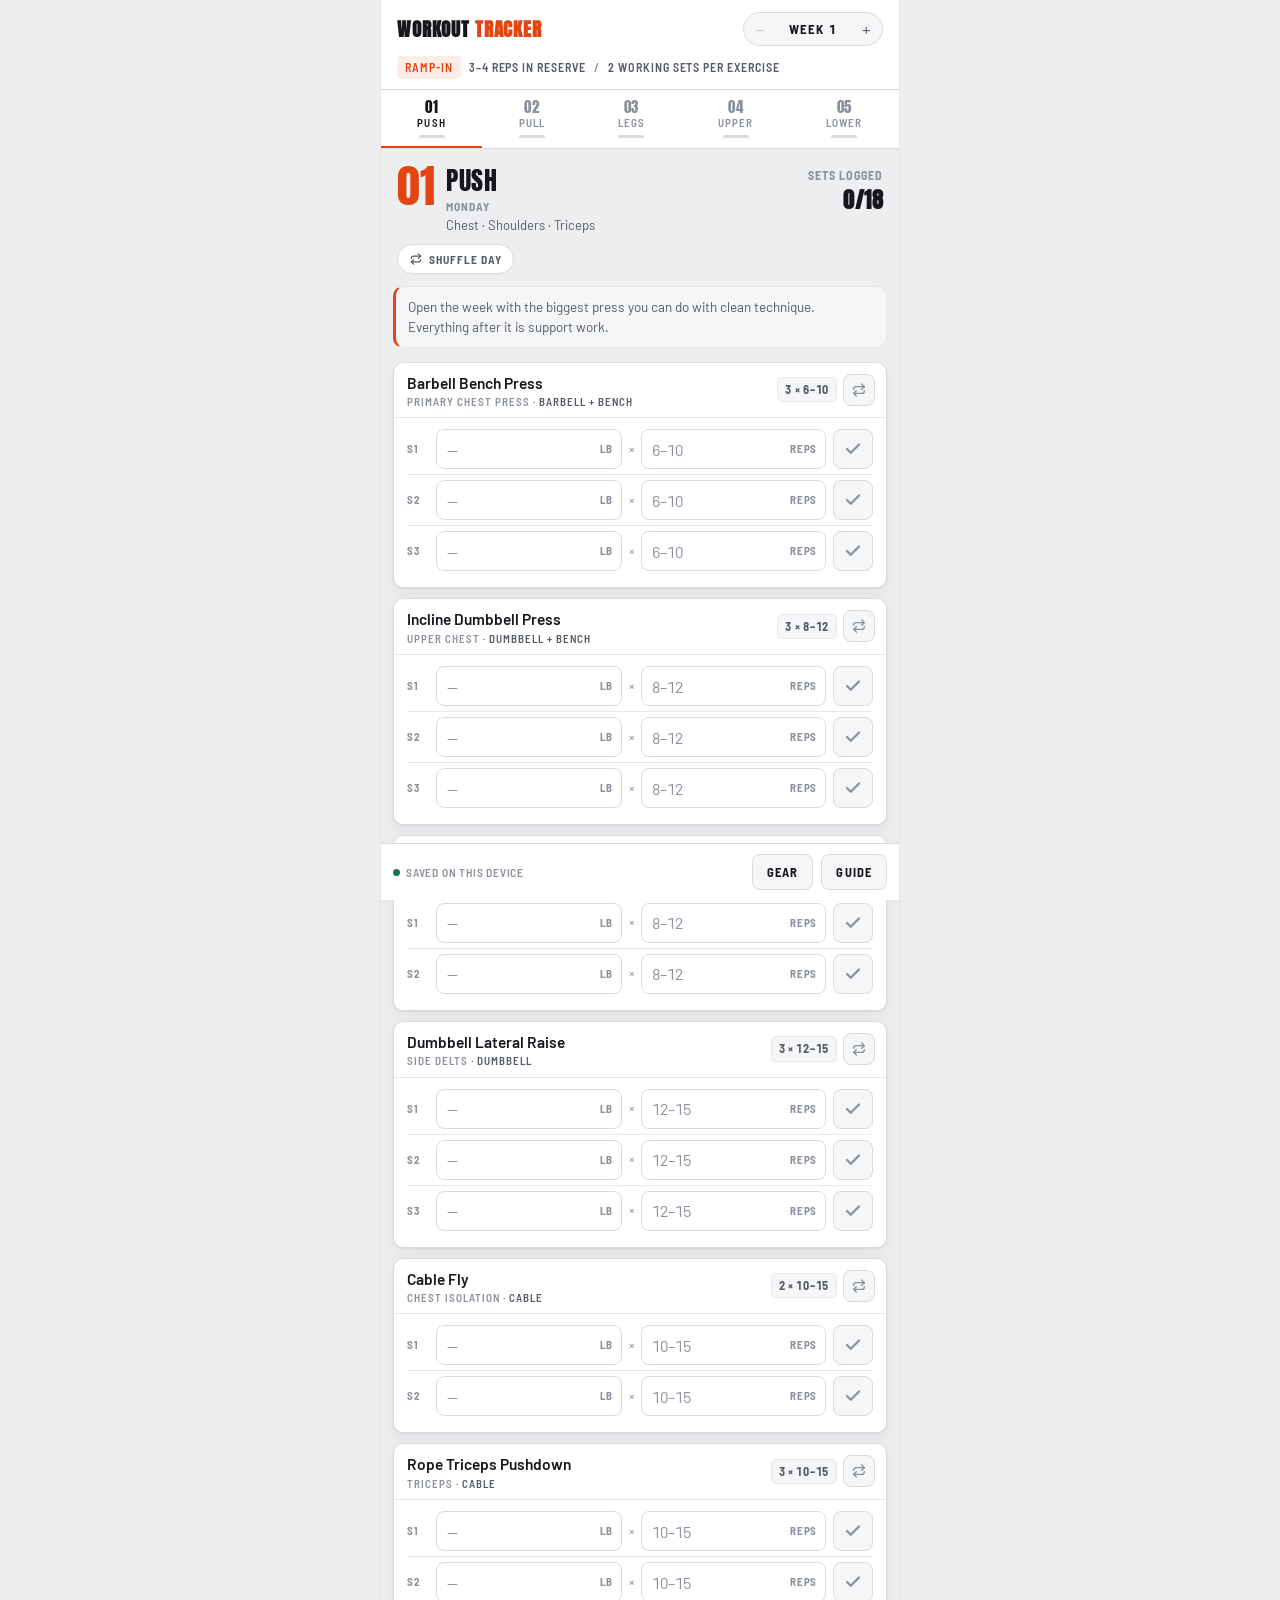
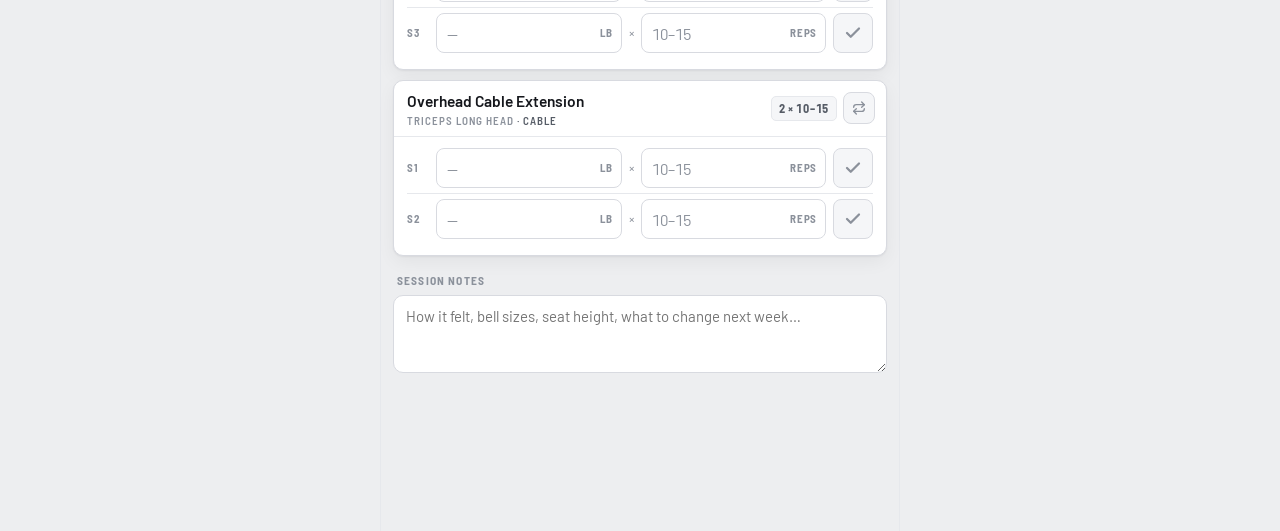
==== commit ad9cd518: "Add files via upload" ====
--- a/index.html
+++ b/index.html
@@ -3,11 +3,11 @@
 <head>
 <meta charset="utf-8">
 <meta name="viewport" content="width=device-width, initial-scale=1, viewport-fit=cover">
-<title>Comeback Block</title>
-<meta name="description" content="A five-day comeback training log: weight and rep fields for every set, exercises filtered to the equipment you actually have.">
+<title>Workout Tracker</title>
+<meta name="description" content="A five-day training log: weight and rep fields for every set, exercises filtered to the equipment you actually have.">
 <meta name="apple-mobile-web-app-capable" content="yes">
 <meta name="apple-mobile-web-app-status-bar-style" content="black-translucent">
-<meta name="apple-mobile-web-app-title" content="Comeback Block">
+<meta name="apple-mobile-web-app-title" content="Workout Tracker">
 <meta name="mobile-web-app-capable" content="yes">
 <meta name="theme-color" content="#E2450F" media="(prefers-color-scheme: light)">
 <meta name="theme-color" content="#0D0F13" media="(prefers-color-scheme: dark)">
@@ -24,7 +24,7 @@
 <div class="shell">
   <header class="topbar" id="topbar">
     <div class="topbar-row">
-      <h1 class="wordmark">Comeback<span>.</span>Block</h1>
+      <h1 class="wordmark">Workout <span>Tracker</span></h1>
       <div class="weekpick">
         <button id="wprev" type="button" aria-label="Previous week">&minus;</button>
         <span class="weeklabel" id="wlabel">Week 1</span>
@@ -62,7 +62,7 @@
 <div class="scrim hidden" id="scrim">
   <section class="sheet" role="dialog" aria-modal="true" aria-labelledby="sheettitle">
     <div class="sheethead">
-      <h3 id="sheettitle">How to run this block</h3>
+      <h3 id="sheettitle">How to run this program</h3>
       <button class="btn" data-close="scrim" type="button">Close</button>
     </div>
 
--- a/assets/app.css
+++ b/assets/app.css
@@ -65,7 +65,11 @@
   -webkit-text-size-adjust:100%;
 }
 .shell{
-  max-width:520px; margin:0 auto; min-height:100vh;
+  max-width:520px; margin:0 auto;
+  min-height:100vh;
+  min-height:100dvh;
+  padding-left:env(safe-area-inset-left, 0px);
+  padding-right:env(safe-area-inset-right, 0px);
   background:var(--ground);
   border-left:1px solid var(--line-soft); border-right:1px solid var(--line-soft);
   display:flex; flex-direction:column;
@@ -73,16 +77,32 @@
 @media (max-width:540px){ .shell{border:0} }
 
 /* ---------- header ---------- */
-.topbar{position:sticky; top:0; z-index:30; background:var(--surface); border-bottom:1px solid var(--line)}
+/* padding-top clears the status bar / notch when installed to the home screen,
+   where the page paints edge to edge. It resolves to 0 in a normal browser tab. */
+.topbar{
+  position:sticky; top:0; z-index:30;
+  background:var(--surface); border-bottom:1px solid var(--line);
+  padding-top:env(safe-area-inset-top, 0px);
+}
+/* iOS paints the status bar text white over an installed app, so the strip behind
+   it stays dark in BOTH themes — otherwise light mode is white text on white. */
+.topbar::before{
+  content:""; position:absolute; top:0; left:0; right:0;
+  height:env(safe-area-inset-top, 0px);
+  background:#0D0F13;
+}
 .topbar-row{display:flex; align-items:center; justify-content:space-between; gap:12px; padding:12px 16px 10px}
 .wordmark{
   font-family:"Anton",Impact,"Barlow Semi Condensed",sans-serif;
   font-size:19px; letter-spacing:.045em; text-transform:uppercase;
   line-height:1; margin:0; color:var(--ink);
-}
+  white-space:nowrap;          /* the name has a space in it — never let it stack */
+}
+@media (max-width:370px){ .wordmark{font-size:16.5px; letter-spacing:.03em} }
+@media (max-width:340px){ .wordmark{font-size:14px; letter-spacing:.02em} .weeklabel{min-width:62px; padding:0 4px} }
 .wordmark span{color:var(--accent)}
 .weekpick{
-  display:flex; align-items:center; gap:2px;
+  display:flex; align-items:center; gap:2px; flex:none;
   background:var(--surface-2); border:1px solid var(--line);
   border-radius:999px; padding:2px;
 }
@@ -186,7 +206,7 @@
   letter-spacing:.09em; text-transform:uppercase; color:var(--ink-3);
   display:block; margin-top:3px;
 }
-.cmeta .eq{color:var(--ink-2)}
+.cmeta .eq{color:var(--ink-2); white-space:nowrap}
 .cright{display:flex; align-items:center; gap:6px; flex:none}
 .ctarget{
   font-family:"Barlow Semi Condensed",sans-serif; font-weight:700; font-size:12px;
@@ -295,7 +315,9 @@
 /* ---------- sheets ---------- */
 .scrim{position:fixed; inset:0; z-index:40; background:rgba(10,12,16,.5); display:flex; align-items:flex-end; justify-content:center}
 .sheet{
-  width:100%; max-width:520px; max-height:88vh; overflow-y:auto;
+  width:100%; max-width:520px; overflow-y:auto;
+  max-height:88vh;
+  max-height:calc(88dvh - env(safe-area-inset-top, 0px));
   background:var(--ground); border-top-left-radius:16px; border-top-right-radius:16px;
   border:1px solid var(--line); border-bottom:0;
   padding:0 16px calc(24px + env(safe-area-inset-bottom));
